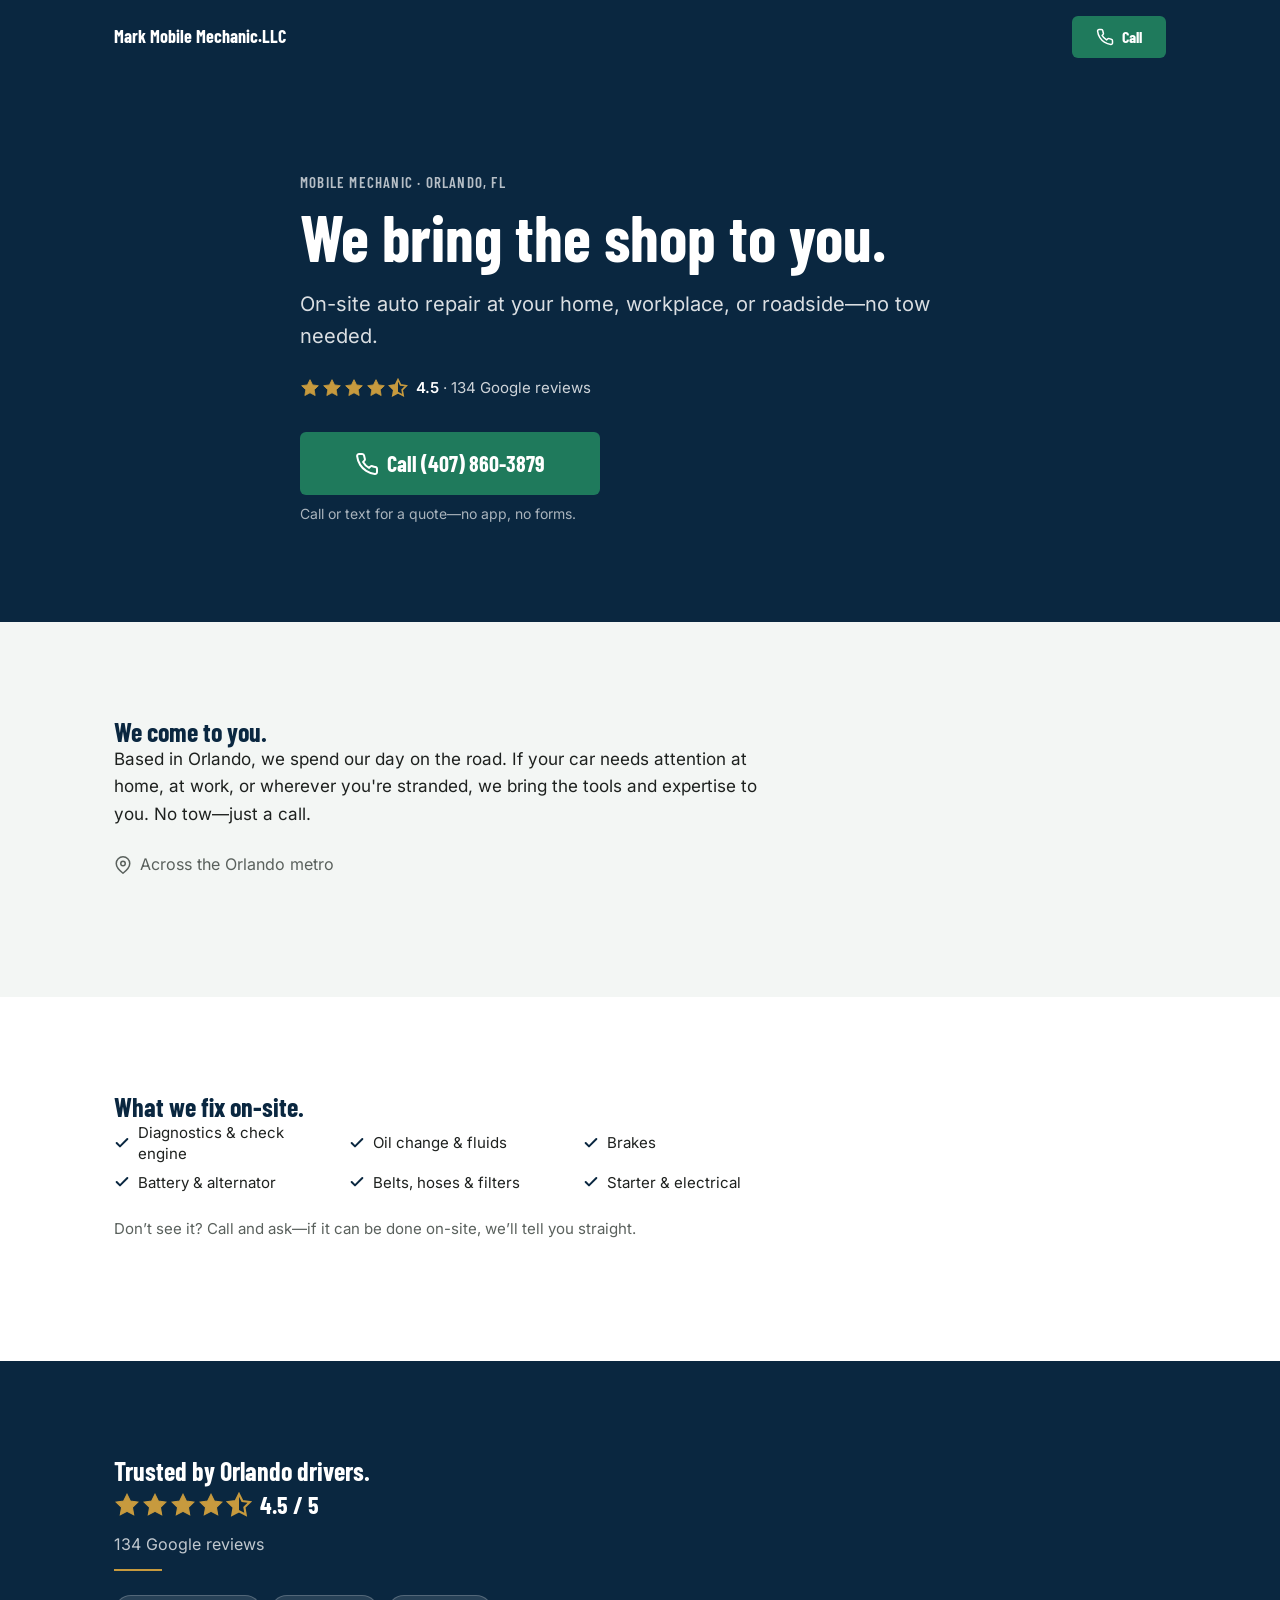
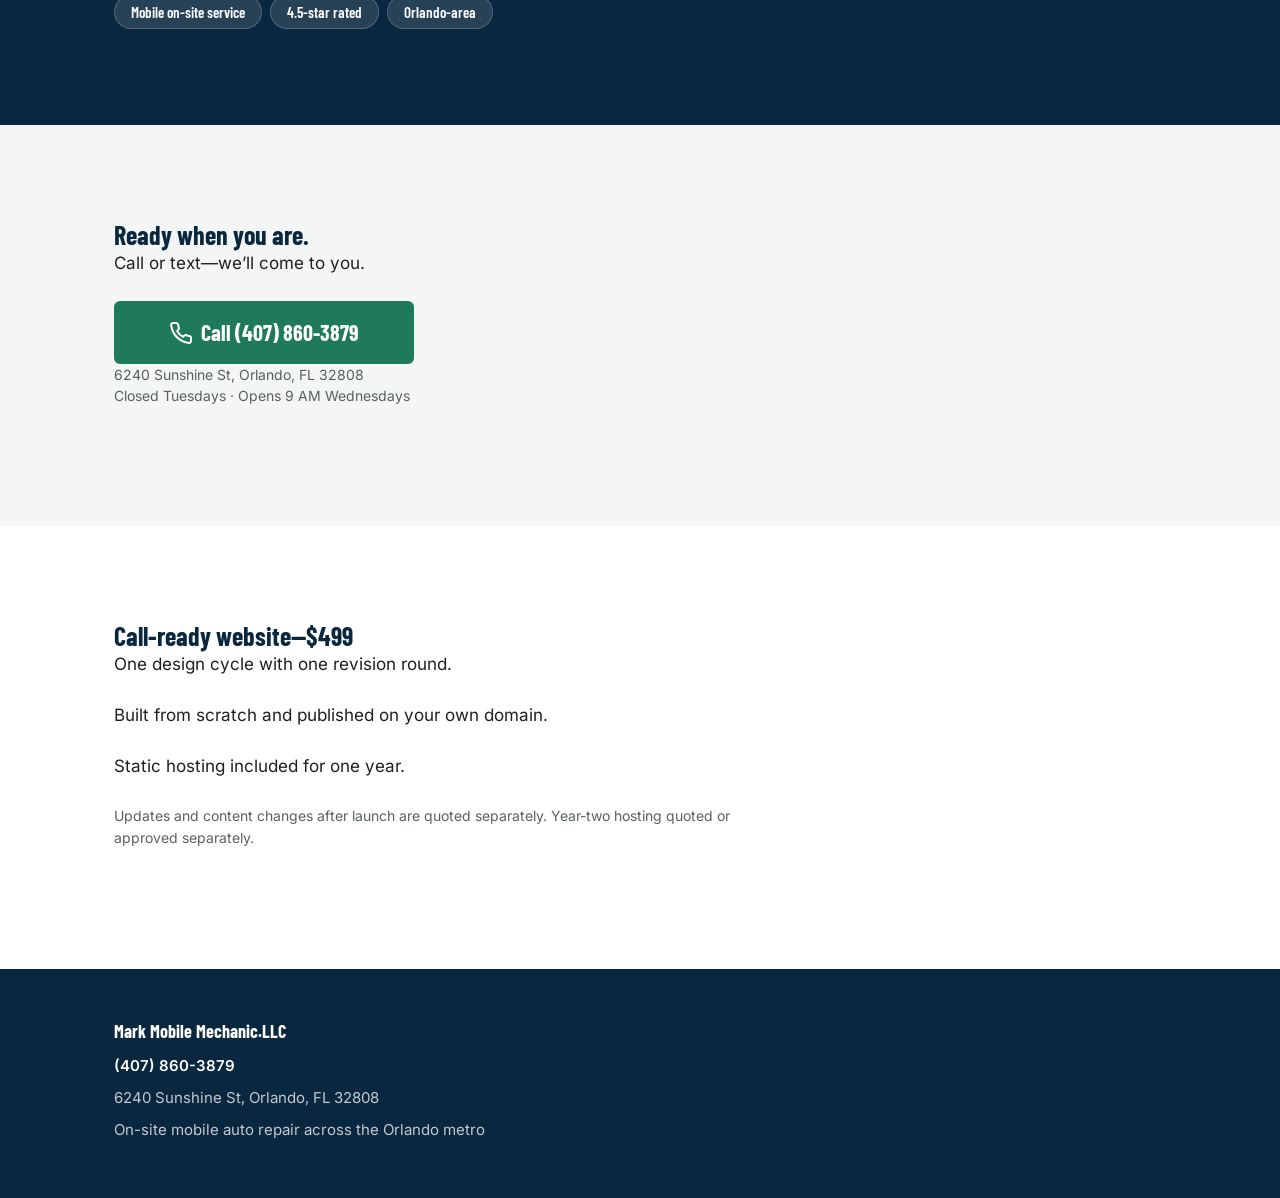
==== .hermes/profiles/sales-sprint/workspace/mobile-mechanics-test/mark-mobile-mechanic/landing-page-preview/index.html @ 739e9a5c "fix: address 7 reviewer defects on mark mobile mechanic landing page 1. service check icons: stroke " ====
<!DOCTYPE html>
<html lang="en">
<head>
  <meta charset="UTF-8">
  <meta name="viewport" content="width=device-width, initial-scale=1.0">
  <meta name="description" content="Mark Mobile Mechanic.LLC — Orlando mobile auto repair. On-site service at your home or workplace. Call (407) 860-3879.">
  <title>Mark Mobile Mechanic.LLC | Orlando Mobile Auto Repair</title>
  <link rel="canonical" href="https://www.markmobilemechanic.com/">
  <meta property="og:title" content="Mark Mobile Mechanic.LLC | Orlando Mobile Auto Repair">
  <meta property="og:description" content="Mark Mobile Mechanic.LLC — Orlando mobile auto repair. On-site service at your home or workplace. Call (407) 860-3879.">
  <meta property="og:url" content="https://www.markmobilemechanic.com/">
  <meta property="og:type" content="website">
  <meta property="og:site_name" content="Mark Mobile Mechanic.LLC">
  <meta name="twitter:card" content="summary">
  <meta name="twitter:title" content="Mark Mobile Mechanic.LLC | Orlando Mobile Auto Repair">
  <meta name="twitter:description" content="Mark Mobile Mechanic.LLC — Orlando mobile auto repair. On-site service at your home or workplace. Call (407) 860-3879.">
  <script type="application/ld+json">
  {
    "@context": "https://schema.org",
    "@type": "LocalBusiness",
    "name": "Mark Mobile Mechanic.LLC",
    "image": "",
    "telephone": "(407) 860-3879",
    "email": "",
    "address": {
      "@type": "PostalAddress",
      "streetAddress": "6240 Sunshine St",
      "addressLocality": "Orlando",
      "addressRegion": "FL",
      "postalCode": "32808",
      "addressCountry": "US"
    },
    "areaServed": ["Orlando", "Orlando metro area"],
    "priceRange": "$$",
    "openingHoursSpecification": [
      {
        "@type": "OpeningHoursSpecification",
        "dayOfWeek": ["Monday"],
        "opens": "09:00",
        "closes": "18:00"
      },
      {
        "@type": "OpeningHoursSpecification",
        "dayOfWeek": ["Wednesday", "Thursday", "Friday"],
        "opens": "09:00",
        "closes": "18:00"
      }
    ],
    "aggregateRating": {
      "@type": "AggregateRating",
      "ratingValue": "4.5",
      "reviewCount": "134",
      "bestRating": "5",
      "worstRating": "1"
    }
  }
  </script>
  <link rel="icon" type="image/svg+xml" href="favicon.svg">
  <link rel="stylesheet" href="css/style.css">
</head>
<body>

<!-- ============================================================
     S1. STICKY HEADER
     ============================================================ -->
<header class="site-header">
  <div class="container header-inner">
    <span class="brand">Mark Mobile Mechanic.LLC</span>
    <a href="tel:+14078603879" class="header-call-btn" aria-label="Call Mark Mobile Mechanic at 407-860-3879">
      <svg class="icon icon-phone" width="18" height="18" viewBox="0 0 24 24" fill="none" stroke="currentColor" stroke-width="2" stroke-linecap="round" stroke-linejoin="round" aria-hidden="true"><path d="M22 16.92v3a2 2 0 0 1-2.18 2 19.79 19.79 0 0 1-8.63-3.07 19.5 19.5 0 0 1-6-6 19.79 19.79 0 0 1-3.07-8.67A2 2 0 0 1 4.11 2h3a2 2 0 0 1 2 1.72 12.84 12.84 0 0 0 .7 2.81 2 2 0 0 1-.45 2.11L8.09 9.91a16 16 0 0 0 6 6l1.27-1.27a2 2 0 0 1 2.11-.45 12.84 12.84 0 0 0 2.81.7A2 2 0 0 1 22 16.92z"/></svg>
      Call
    </a>
  </div>
</header>

<!-- ============================================================
     S2. HERO
     ============================================================ -->
<section class="hero" aria-label="Call to action">
  <div class="container hero-inner">
    <p class="hero-eyebrow">Mobile mechanic &middot; Orlando, FL</p>
    <h1 class="hero-headline">We bring the shop to you.</h1>
    <p class="hero-context">On-site auto repair at your home, workplace, or roadside&mdash;no tow needed.</p>
    <div class="hero-rating">
      <span class="stars" aria-hidden="true">
        <svg class="icon icon-star" width="20" height="20" viewBox="0 0 24 24" fill="#c79a3e" stroke="#c79a3e" stroke-width="1" aria-hidden="true"><polygon points="12 2 15.09 8.26 22 9.27 17 14.14 18.18 21.02 12 17.77 5.82 21.02 7 14.14 2 9.27 8.91 8.26 12 2"/></svg>
        <svg class="icon icon-star" width="20" height="20" viewBox="0 0 24 24" fill="#c79a3e" stroke="#c79a3e" stroke-width="1" aria-hidden="true"><polygon points="12 2 15.09 8.26 22 9.27 17 14.14 18.18 21.02 12 17.77 5.82 21.02 7 14.14 2 9.27 8.91 8.26 12 2"/></svg>
        <svg class="icon icon-star" width="20" height="20" viewBox="0 0 24 24" fill="#c79a3e" stroke="#c79a3e" stroke-width="1" aria-hidden="true"><polygon points="12 2 15.09 8.26 22 9.27 17 14.14 18.18 21.02 12 17.77 5.82 21.02 7 14.14 2 9.27 8.91 8.26 12 2"/></svg>
        <svg class="icon icon-star" width="20" height="20" viewBox="0 0 24 24" fill="#c79a3e" stroke="#c79a3e" stroke-width="1" aria-hidden="true"><polygon points="12 2 15.09 8.26 22 9.27 17 14.14 18.18 21.02 12 17.77 5.82 21.02 7 14.14 2 9.27 8.91 8.26 12 2"/></svg>
        <svg class="icon icon-star" width="20" height="20" viewBox="0 0 24 24" aria-hidden="true"><defs><linearGradient id="half"><stop offset="50%" stop-color="#c79a3e"/><stop offset="50%" stop-color="transparent"/></linearGradient></defs><polygon points="12 2 15.09 8.26 22 9.27 17 14.14 18.18 21.02 12 17.77 5.82 21.02 7 14.14 2 9.27 8.91 8.26 12 2" fill="url(#half)" stroke="#c79a3e" stroke-width="2"/></svg>
      </span>
      <span class="rating-text"><strong>4.5</strong> &middot; 134 Google reviews</span>
    </div>
    <a href="tel:+14078603879" class="btn btn--cta">
      <svg class="icon icon-phone" width="24" height="24" viewBox="0 0 24 24" fill="none" stroke="currentColor" stroke-width="2" stroke-linecap="round" stroke-linejoin="round" aria-hidden="true"><path d="M22 16.92v3a2 2 0 0 1-2.18 2 19.79 19.79 0 0 1-8.63-3.07 19.5 19.5 0 0 1-6-6 19.79 19.79 0 0 1-3.07-8.67A2 2 0 0 1 4.11 2h3a2 2 0 0 1 2 1.72 12.84 12.84 0 0 0 .7 2.81 2 2 0 0 1-.45 2.11L8.09 9.91a16 16 0 0 0 6 6l1.27-1.27a2 2 0 0 1 2.11-.45 12.84 12.84 0 0 0 2.81.7A2 2 0 0 1 22 16.92z"/></svg>
      Call (407) 860-3879
    </a>
    <p class="hero-cta-note">Call or text for a quote&mdash;no app, no forms.</p>
  </div>
</section>

<!-- ============================================================
     S3. WE COME TO YOU
     ============================================================ -->
<section class="section section--paper" aria-labelledby="s3-heading">
  <div class="container">
    <h2 id="s3-heading">We come to you.</h2>
    <p>Based in Orlando, we spend our day on the road. If your car needs attention at home, at work, or wherever you're stranded, we bring the tools and expertise to you. No tow&mdash;just a call.</p>
    <p class="with-icon">
      <svg class="icon icon-pin" width="18" height="18" viewBox="0 0 24 24" fill="none" stroke="currentColor" stroke-width="2" stroke-linecap="round" stroke-linejoin="round" aria-hidden="true"><path d="M21 10c0 6-9 13-9 13S3 16 3 10a9 9 0 0 1 18 0z"/><circle cx="12" cy="10" r="3"/></svg>
      Across the Orlando metro
    </p>
  </div>
</section>

<!-- ============================================================
     S4. SERVICES
     ============================================================ -->
<section class="section section--white" aria-labelledby="s4-heading">
  <div class="container">
    <h2 id="s4-heading">What we fix on-site.</h2>
    <ul class="services-list">
      <li>
        <svg class="icon icon-check" width="16" height="16" viewBox="0 0 24 24" fill="none" stroke="#0a2740" stroke-width="3" stroke-linecap="round" stroke-linejoin="round" aria-hidden="true"><polyline points="20 6 9 17 4 12"/></svg>
        Diagnostics &amp; check engine
      </li>
      <li>
        <svg class="icon icon-check" width="16" height="16" viewBox="0 0 24 24" fill="none" stroke="#0a2740" stroke-width="3" stroke-linecap="round" stroke-linejoin="round" aria-hidden="true"><polyline points="20 6 9 17 4 12"/></svg>
        Oil change &amp; fluids
      </li>
      <li>
        <svg class="icon icon-check" width="16" height="16" viewBox="0 0 24 24" fill="none" stroke="#0a2740" stroke-width="3" stroke-linecap="round" stroke-linejoin="round" aria-hidden="true"><polyline points="20 6 9 17 4 12"/></svg>
        Brakes
      </li>
      <li>
        <svg class="icon icon-check" width="16" height="16" viewBox="0 0 24 24" fill="none" stroke="#0a2740" stroke-width="3" stroke-linecap="round" stroke-linejoin="round" aria-hidden="true"><polyline points="20 6 9 17 4 12"/></svg>
        Battery &amp; alternator
      </li>
      <li>
        <svg class="icon icon-check" width="16" height="16" viewBox="0 0 24 24" fill="none" stroke="#0a2740" stroke-width="3" stroke-linecap="round" stroke-linejoin="round" aria-hidden="true"><polyline points="20 6 9 17 4 12"/></svg>
        Belts, hoses &amp; filters
      </li>
      <li>
        <svg class="icon icon-check" width="16" height="16" viewBox="0 0 24 24" fill="none" stroke="#0a2740" stroke-width="3" stroke-linecap="round" stroke-linejoin="round" aria-hidden="true"><polyline points="20 6 9 17 4 12"/></svg>
        Starter &amp; electrical
      </li>
    </ul>
    <p class="services-closing">Don&rsquo;t see it? Call and ask&mdash;if it can be done on-site, we&rsquo;ll tell you straight.</p>
  </div>
</section>

<!-- ============================================================
     S5. REVIEWS / TRUST (navy band)
     ============================================================ -->
<section class="section section--navy" aria-labelledby="s5-heading">
  <div class="container">
    <h2 id="s5-heading">Trusted by Orlando drivers.</h2>
    <div class="trust-rating">
      <span class="stars" aria-hidden="true">
        <svg class="icon icon-star" width="26" height="26" viewBox="0 0 24 24" fill="#c79a3e" stroke="#c79a3e" stroke-width="1" aria-hidden="true"><polygon points="12 2 15.09 8.26 22 9.27 17 14.14 18.18 21.02 12 17.77 5.82 21.02 7 14.14 2 9.27 8.91 8.26 12 2"/></svg>
        <svg class="icon icon-star" width="26" height="26" viewBox="0 0 24 24" fill="#c79a3e" stroke="#c79a3e" stroke-width="1" aria-hidden="true"><polygon points="12 2 15.09 8.26 22 9.27 17 14.14 18.18 21.02 12 17.77 5.82 21.02 7 14.14 2 9.27 8.91 8.26 12 2"/></svg>
        <svg class="icon icon-star" width="26" height="26" viewBox="0 0 24 24" fill="#c79a3e" stroke="#c79a3e" stroke-width="1" aria-hidden="true"><polygon points="12 2 15.09 8.26 22 9.27 17 14.14 18.18 21.02 12 17.77 5.82 21.02 7 14.14 2 9.27 8.91 8.26 12 2"/></svg>
        <svg class="icon icon-star" width="26" height="26" viewBox="0 0 24 24" fill="#c79a3e" stroke="#c79a3e" stroke-width="1" aria-hidden="true"><polygon points="12 2 15.09 8.26 22 9.27 17 14.14 18.18 21.02 12 17.77 5.82 21.02 7 14.14 2 9.27 8.91 8.26 12 2"/></svg>
        <svg class="icon icon-star" width="26" height="26" viewBox="0 0 24 24" aria-hidden="true"><defs><linearGradient id="half2"><stop offset="50%" stop-color="#c79a3e"/><stop offset="50%" stop-color="transparent"/></linearGradient></defs><polygon points="12 2 15.09 8.26 22 9.27 17 14.14 18.18 21.02 12 17.77 5.82 21.02 7 14.14 2 9.27 8.91 8.26 12 2" fill="url(#half2)" stroke="#c79a3e" stroke-width="2"/></svg>
      </span>
      <span class="rating-score"><strong>4.5</strong> / 5</span>
      <span class="rating-count">134 Google reviews</span>
    </div>
    <div class="theme-chips">
      <span class="chip">Mobile on-site service</span>
      <span class="chip">4.5-star rated</span>
      <span class="chip">Orlando-area</span>
    </div>
  </div>
</section>

<!-- ============================================================
     S6. CONTACT
     ============================================================ -->
<section class="section section--paper" aria-labelledby="s6-heading">
  <div class="container contact-close">
    <h2 id="s6-heading">Ready when you are.</h2>
    <p>Call or text&mdash;we&rsquo;ll come to you.</p>
    <a href="tel:+14078603879" class="btn btn--cta">
      <svg class="icon icon-phone" width="24" height="24" viewBox="0 0 24 24" fill="none" stroke="currentColor" stroke-width="2" stroke-linecap="round" stroke-linejoin="round" aria-hidden="true"><path d="M22 16.92v3a2 2 0 0 1-2.18 2 19.79 19.79 0 0 1-8.63-3.07 19.5 19.5 0 0 1-6-6 19.79 19.79 0 0 1-3.07-8.67A2 2 0 0 1 4.11 2h3a2 2 0 0 1 2 1.72 12.84 12.84 0 0 0 .7 2.81 2 2 0 0 1-.45 2.11L8.09 9.91a16 16 0 0 0 6 6l1.27-1.27a2 2 0 0 1 2.11-.45 12.84 12.84 0 0 0 2.81.7A2 2 0 0 1 22 16.92z"/></svg>
      Call (407) 860-3879
    </a>
    <p class="contact-meta">6240 Sunshine St, Orlando, FL 32808<br>
    Closed Tuesdays &middot; Opens 9 AM Wednesdays</p>
  </div>
</section>

<!-- ============================================================
     S7. OFFER BLOCK — Call-Ready Website $499
     ============================================================ -->
<section class="section section--white" aria-labelledby="s7-heading">
  <div class="container offer-block">
    <h2 id="s7-heading">Call-ready website&mdash;$499</h2>
    <p>One design cycle with one revision round.</p>
    <p>Built from scratch and published on your own domain.</p>
    <p>Static hosting included for one year.</p>
    <p class="offer-boundary">Updates and content changes after launch are quoted separately. Year-two hosting quoted or approved separately.</p>
  </div>
</section>

<!-- ============================================================
     FOOTER
     ============================================================ -->
<footer class="site-footer">
  <div class="container footer-inner">
    <p class="footer-brand">Mark Mobile Mechanic.LLC</p>
    <p><a href="tel:+14078603879">(407) 860-3879</a></p>
    <p>6240 Sunshine St, Orlando, FL 32808</p>
    <p>On-site mobile auto repair across the Orlando metro</p>
    <!-- Footer credit omitted pending Reknown approval -->
  </div>
</footer>

<!-- ============================================================
     MOBILE BOTTOM CALL BAR (<768px only)
     ============================================================ -->
<div class="mobile-call-bar" aria-label="Call us">
  <a href="tel:+14078603879" class="mobile-call-link">
    <svg class="icon icon-phone" width="20" height="20" viewBox="0 0 24 24" fill="none" stroke="currentColor" stroke-width="2" stroke-linecap="round" stroke-linejoin="round" aria-hidden="true"><path d="M22 16.92v3a2 2 0 0 1-2.18 2 19.79 19.79 0 0 1-8.63-3.07 19.5 19.5 0 0 1-6-6 19.79 19.79 0 0 1-3.07-8.67A2 2 0 0 1 4.11 2h3a2 2 0 0 1 2 1.72 12.84 12.84 0 0 0 .7 2.81 2 2 0 0 1-.45 2.11L8.09 9.91a16 16 0 0 0 6 6l1.27-1.27a2 2 0 0 1 2.11-.45 12.84 12.84 0 0 0 2.81.7A2 2 0 0 1 22 16.92z"/></svg>
    Call (407) 860-3879
  </a>
</div>

<!--
  JavaScript: IntersectionObserver for mobile call bar reveal.
  Vanilla JS, no dependencies, progressive enhancement.
  All interactive elements are native <a> anchors with tel: protocol.
  No third-party scripts, no analytics, no tracking.
-->
<script src="js/main.js" defer></script>
</body>
</html>
---- .hermes/profiles/sales-sprint/workspace/mobile-mechanics-test/mark-mobile-mechanic/landing-page-preview/css/style.css ----
/* ===========================================================
   Mark Mobile Mechanic.LLC — Landing Page Preview
   Redesigned per designer spec (2026-09-01)
   ===========================================================
   Palette: navy #0a2740, green #1f7a5c (CTA only),
            gold #c79a3e (accent only), paper #f3f6f4
   Fonts: Barlow Condensed (headings) + Inter (body)
          Self-hosted, subsetted WOFF2 with font-display: swap
   Mobile-first, business-first, accessible
   =========================================================== */

/* --- Self-hosted Fonts --- */
@font-face {
  font-family: 'Barlow Condensed';
  font-style: normal;
  font-weight: 600;
  src: url('../assets/fonts/barlow-condensed-600.woff2') format('woff2');
  font-display: swap;
}
@font-face {
  font-family: 'Barlow Condensed';
  font-style: normal;
  font-weight: 700;
  src: url('../assets/fonts/barlow-condensed-700.woff2') format('woff2');
  font-display: swap;
}
@font-face {
  font-family: 'Inter';
  font-style: normal;
  font-weight: 400 600;
  src: url('../assets/fonts/inter.woff2') format('woff2-variations');
  font-display: swap;
}

/* --- Custom Properties (Design Tokens) --- */
:root {
  --color-navy:       #0a2740;
  --color-green:      #1f7a5c;
  --color-gold:       #c79a3e;
  --color-paper:      #f3f6f4;
  --color-white:      #ffffff;
  --color-ink:        #1e211f;
  --color-muted:      #5a615d;

  /* Only TWO font families — no serif, no Arial */
  --font-heading:     'Barlow Condensed', sans-serif;
  --font-body:        'Inter', system-ui, sans-serif;

  /* Spacing scale ×4: 4/8/16/24/32/48/64/96 */
  --space-1:          0.25rem;   /*  4px */
  --space-2:          0.5rem;    /*  8px */
  --space-3:          1rem;      /* 16px */
  --space-4:          1.5rem;    /* 24px */
  --space-5:          2rem;      /* 32px */
  --space-6:          3rem;      /* 48px */
  --space-7:          4rem;      /* 64px */
  --space-8:          6rem;      /* 96px */

  --radius:           6px;
  --max-width:        1100px;
  --content-max:      680px;
}

/* --- Reset & Base --- */
*, *::before, *::after { box-sizing: border-box; margin: 0; padding: 0; }

html {
  font-size: 100%;
  -webkit-text-size-adjust: 100%;
  /* scroll-behavior: smooth omitted for prefers-reduced-motion compatibility */
}

body {
  font-family: var(--font-body);
  font-size: 1.0625rem; /* 17px base */
  line-height: 1.6;
  color: var(--color-ink);
  background: var(--color-paper);
  /* Bottom padding to account for fixed mobile call bar */
  padding-bottom: 4rem;
}

img {
  max-width: 100%;
  height: auto;
  display: block;
}

a { color: var(--color-green); text-decoration: none; }
a:hover { text-decoration: underline; }

/* --- Utility --- */
.container {
  width: 100%;
  max-width: var(--max-width);
  margin: 0 auto;
  padding: 0 var(--space-4);
}

.sr-only {
  position: absolute;
  width: 1px;
  height: 1px;
  padding: 0;
  margin: -1px;
  overflow: hidden;
  clip: rect(0, 0, 0, 0);
  white-space: nowrap;
  border: 0;
}

/* --- Typography --- */
h1, h2, h3 {
  font-family: var(--font-heading);
  font-weight: 700;
  line-height: 1.1;
  color: var(--color-navy);
}

h1 { font-size: 2.75rem; }   /* 44px mobile */
h2 { font-size: 1.625rem; }  /* 26px */
h3 { font-size: 1.3125rem; } /* 21px */

p { margin-bottom: var(--space-4); }

/* Left-aligned paragraphs always — no centered text */
p, h1, h2, h3 { text-align: left; }

/* --- SVG Icon base --- */
.icon {
  flex-shrink: 0;
  vertical-align: middle;
}

/* --- Section backgrounds --- */
.section {
  padding: var(--space-7) 0; /* 64px mobile */
}

.section--white { background: var(--color-white); }
.section--paper { background: var(--color-paper); }
.section--navy {
  background: var(--color-navy);
  color: var(--color-white);
}

.section--navy h2 { color: var(--color-white); }

/* Constrain content to readable measure */
.section .container > p,
.section .container > h1,
.section .container > h2,
.section .container > h3 {
  max-width: var(--content-max);
}

/* ============================================================
   S1. STICKY HEADER
   ============================================================ */
.site-header {
  position: sticky;
  top: 0;
  z-index: 100;
  background: var(--color-navy);
  padding: var(--space-3) 0;
}

.header-inner {
  display: flex;
  align-items: center;
  justify-content: space-between;
  gap: var(--space-3);
}

.brand {
  font-family: var(--font-heading);
  font-weight: 700;
  font-size: 1rem;
  color: var(--color-white);
  white-space: nowrap;
  overflow: hidden;
  text-overflow: ellipsis;
}

.header-call-btn {
  display: inline-flex;
  align-items: center;
  gap: var(--space-2);
  font-family: var(--font-heading);
  font-weight: 700;
  font-size: 0.9375rem;
  color: var(--color-white);
  background: var(--color-green);
  padding: var(--space-2) var(--space-3);
  border-radius: var(--radius);
  white-space: nowrap;
  text-decoration: none;
  transition: background 200ms ease;
}

.header-call-btn:hover {
  background: #166a4b;
  text-decoration: none;
}

/* ============================================================
   S2. HERO
   ============================================================ */
.hero {
  background: var(--color-navy);
  padding: var(--space-7) 0 var(--space-6);
}

.hero-inner {
  max-width: var(--content-max);
  margin: 0 auto;
  padding: 0 var(--space-4);
}

.hero-eyebrow {
  font-family: var(--font-heading);
  font-weight: 600;
  font-size: 0.9375rem;
  text-transform: uppercase;
  letter-spacing: 0.08em;
  color: rgba(255,255,255,0.7);
  margin-bottom: var(--space-2);
}

.hero-headline {
  color: var(--color-white);
  font-size: 2.75rem;   /* 44px mobile */
  margin-bottom: var(--space-3);
}

.hero-context {
  font-size: 1.125rem;
  color: rgba(255,255,255,0.85);
  margin-bottom: var(--space-4);
  max-width: 34em;
}

.hero-rating {
  display: flex;
  align-items: center;
  gap: var(--space-2);
  margin-bottom: var(--space-5);
}

.hero-rating .stars {
  display: flex;
  gap: 2px;
}

.rating-text {
  font-size: 0.9375rem;
  color: rgba(255,255,255,0.8);
}

.rating-text strong {
  color: var(--color-white);
  font-weight: 600;
}

/* --- Primary CTA (shared between hero and contact) --- */
.btn--cta {
  display: inline-flex;
  align-items: center;
  justify-content: center;
  gap: var(--space-2);
  font-family: var(--font-heading);
  font-weight: 700;
  font-size: 1.25rem;
  color: var(--color-white);
  background: var(--color-green);
  padding: 0.875rem 2rem;
  width: 100%;
  min-height: 56px;
  border-radius: var(--radius);
  border: none;
  cursor: pointer;
  text-decoration: none;
  transition: background 200ms ease;
}

.btn--cta:hover {
  background: #166a4b;
  text-decoration: none;
}

.btn--cta:active {
  transform: scale(0.97);
}

.hero-cta-note {
  font-size: 0.875rem;
  color: rgba(255,255,255,0.65);
  margin-top: var(--space-2);
  margin-bottom: 0;
}

/* ============================================================
   S3. WE COME TO YOU
   ============================================================ */
.with-icon {
  display: flex;
  align-items: center;
  gap: var(--space-2);
  color: var(--color-muted);
  font-size: 1rem;
}

/* ============================================================
   S4. SERVICES
   ============================================================ */
.services-list {
  list-style: none;
  display: grid;
  grid-template-columns: 1fr 1fr;
  gap: var(--space-2) var(--space-4);
  max-width: var(--content-max);
  margin-bottom: var(--space-4);
}

.services-list li {
  display: flex;
  align-items: center;
  gap: var(--space-2);
  font-size: 0.9375rem;
  line-height: 1.4;
  color: var(--color-ink);
}

.services-closing {
  color: var(--color-muted);
  font-size: 0.9375rem;
  max-width: var(--content-max);
}

.services-list .icon-check {
  min-width: 16px;
}

/* ============================================================
   S5. REVIEWS / TRUST (navy band)
   ============================================================ */
.trust-rating {
  display: flex;
  flex-wrap: wrap;
  align-items: center;
  gap: var(--space-2);
  margin-bottom: var(--space-4);
}

.trust-rating .stars {
  display: flex;
  gap: 2px;
}

.rating-score {
  font-size: 1.5rem;
  font-weight: 700;
  color: var(--color-white);
  font-family: var(--font-heading);
}

.rating-count {
  font-size: 1rem;
  color: rgba(255,255,255,0.75);
  width: 100%;
}

.theme-chips {
  display: flex;
  flex-wrap: wrap;
  gap: var(--space-2);
}

.chip {
  display: inline-block;
  font-family: var(--font-heading);
  font-weight: 600;
  font-size: 0.9375rem;
  color: var(--color-white);
  background: rgba(255,255,255,0.12);
  padding: var(--space-1) var(--space-3);
  border-radius: 999px;
  border: 1px solid rgba(255,255,255,0.2);
}

/* Gold hairline under rating */
.trust-rating::after {
  content: '';
  display: block;
  width: 3rem;
  height: 2px;
  background: var(--color-gold);
  margin-top: var(--space-1);
}

/* ============================================================
   S6. CONTACT
   ============================================================ */
.contact-close p {
  max-width: var(--content-max);
}

.contact-meta {
  font-size: 0.875rem;
  color: var(--color-muted);
  max-width: var(--content-max);
  line-height: 1.5;
}

/* ============================================================
   S7. OFFER BLOCK
   ============================================================ */
.offer-block p {
  max-width: var(--content-max);
}

.offer-boundary {
  font-size: 0.875rem;
  color: var(--color-muted);
}

/* ============================================================
   FOOTER
   ============================================================ */
.site-footer {
  background: var(--color-navy);
  color: rgba(255,255,255,0.75);
  padding: var(--space-6) 0;
  font-size: 0.9375rem;
}

.footer-inner p {
  margin-bottom: var(--space-2);
}

.footer-inner a {
  color: var(--color-white);
  font-weight: 600;
}

.footer-inner a:hover {
  text-decoration: underline;
}

.footer-brand {
  font-family: var(--font-heading);
  font-weight: 700;
  font-size: 1.125rem;
  color: var(--color-white);
  margin-bottom: var(--space-3);
}

.footer-credit {
  font-size: 0.8125rem;
  color: rgba(255,255,255,0.4);
  margin-top: var(--space-4);
  margin-bottom: 0;
}

/* ============================================================
   MOBILE BOTTOM CALL BAR (<768px only)
   ============================================================ */
.mobile-call-bar {
  display: none;
  position: fixed;
  bottom: 0;
  left: 0;
  right: 0;
  z-index: 200;
  background: var(--color-green);
}

.mobile-call-bar.is-visible {
  display: block;
}

.mobile-call-link {
  display: flex;
  align-items: center;
  justify-content: center;
  gap: var(--space-2);
  font-family: var(--font-heading);
  font-weight: 700;
  font-size: 1.125rem;
  color: var(--color-white);
  padding: 0.875rem var(--space-4);
  text-decoration: none;
  transition: background 200ms ease;
}

.mobile-call-link:hover {
  background: #166a4b;
  text-decoration: none;
}

/* Hide mobile call bar on desktop */
@media (min-width: 768px) {
  .mobile-call-bar { display: none; }
  body { padding-bottom: 0; }
}

/* ============================================================
   RESPONSIVE: DESKTOP (≥768px)
   ============================================================ */
@media (min-width: 768px) {
  :root {
    --space-7: 6rem;  /* 96px desktop section padding */
  }

  .header-inner {
    max-width: var(--max-width);
    margin: 0 auto;
    padding: 0 var(--space-4);
  }

  .hero {
    padding: var(--space-8) 0 var(--space-7);
  }

  .hero-headline {
    font-size: 3.5rem; /* ~56px desktop */
  }

  .hero-context {
    font-size: 1.25rem;
  }

  .btn--cta {
    width: auto;
    min-width: 300px;
    font-size: 1.375rem;
  }

  /* Services: three-column on desktop */
  .services-list {
    grid-template-columns: 1fr 1fr 1fr;
  }

  /* Header brand larger on desktop */
  .brand {
    font-size: 1.125rem;
  }

  .header-call-btn {
    font-size: 1rem;
    padding: var(--space-2) var(--space-4);
  }

  .hero-inner {
    padding: 0;
  }
}

/* ============================================================
   RESPONSIVE: LARGE DESKTOP (≥1100px)
   ============================================================ */
@media (min-width: 1100px) {
  .hero-headline {
    font-size: 4rem; /* 64px */
  }
}

/* ============================================================
   REDUCED MOTION
   ============================================================ */
@media (prefers-reduced-motion: reduce) {
  *, *::before, *::after {
    animation-duration: 0.01ms !important;
    animation-iteration-count: 1 !important;
    transition-duration: 0.01ms !important;
  }
}

/* ============================================================
   PRINT
   ============================================================ */
@media print {
  .site-header { position: static; }
  .mobile-call-bar { display: none; }
  body { padding-bottom: 0; }
}

/* ============================================================
   FOCUS STYLES
   ============================================================ */
a:focus-visible,
.btn--cta:focus-visible {
  outline: 2px solid var(--color-gold);
  outline-offset: 2px;
}
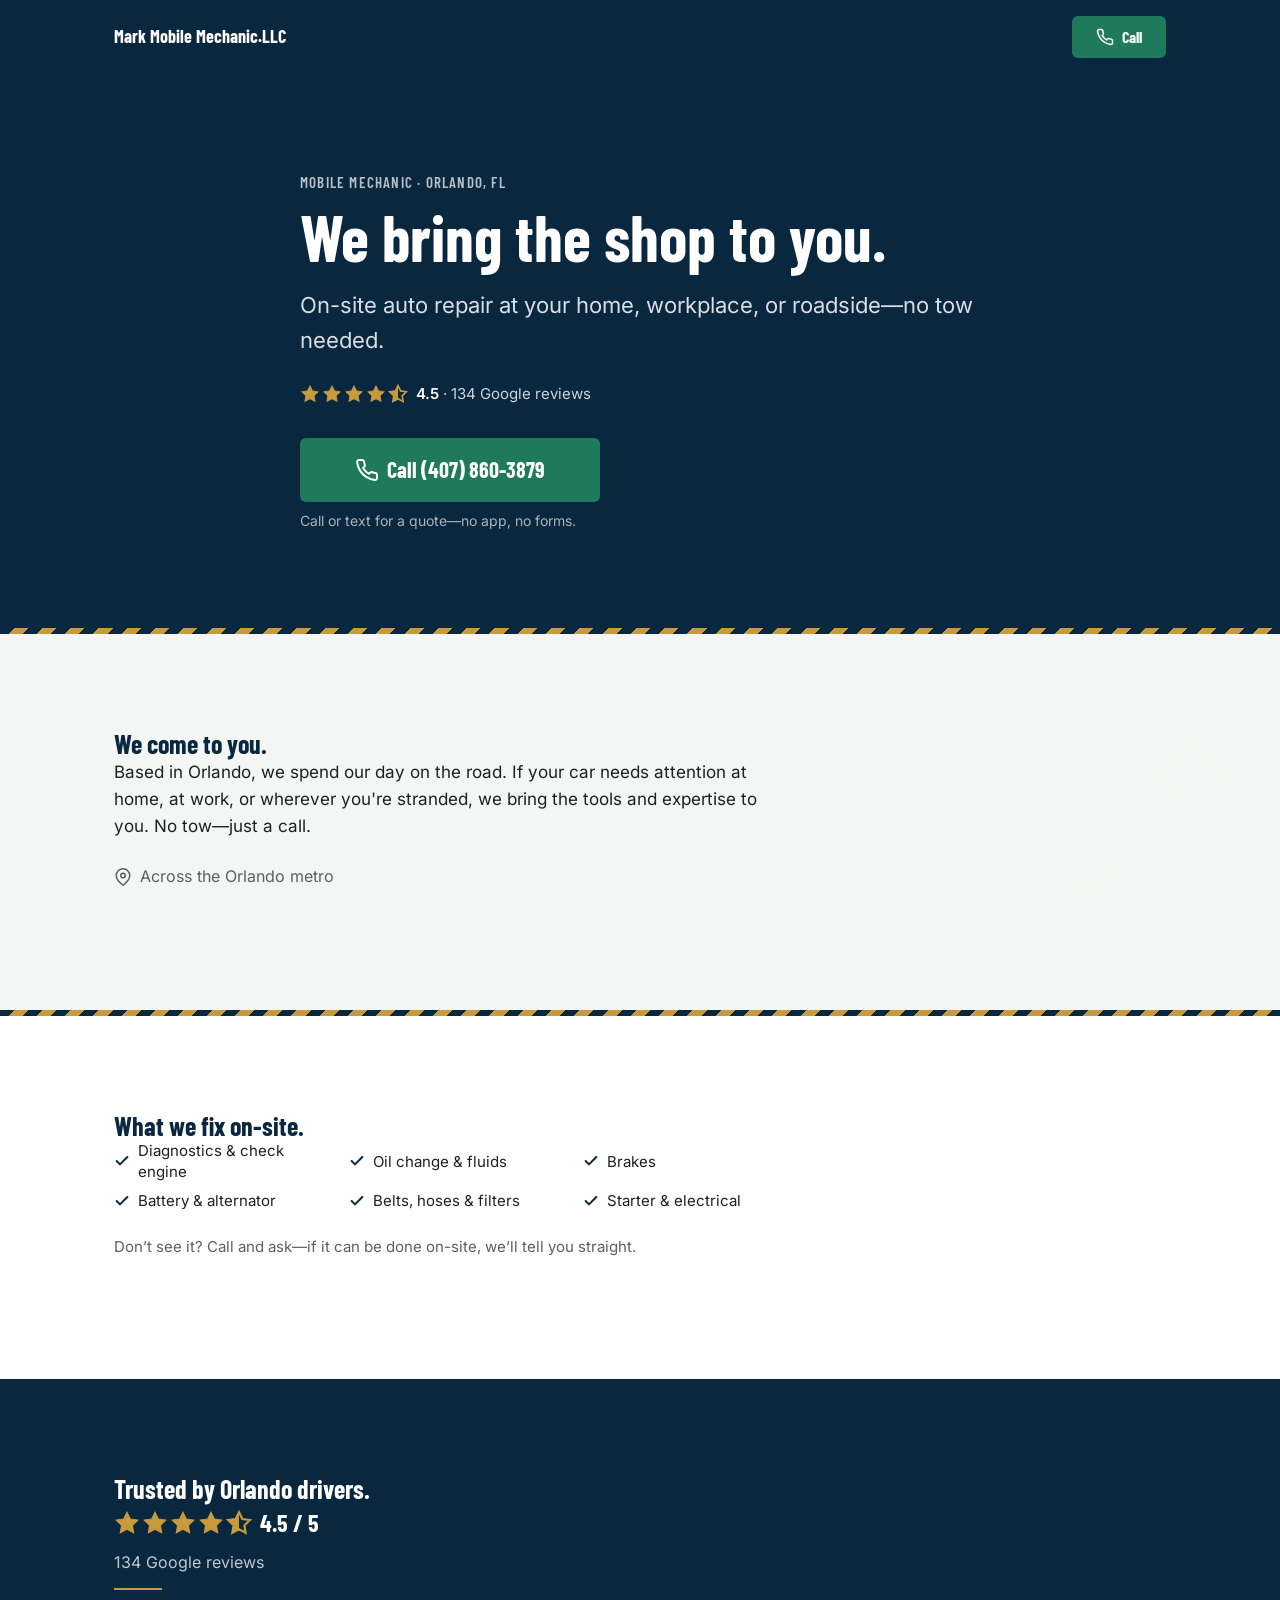
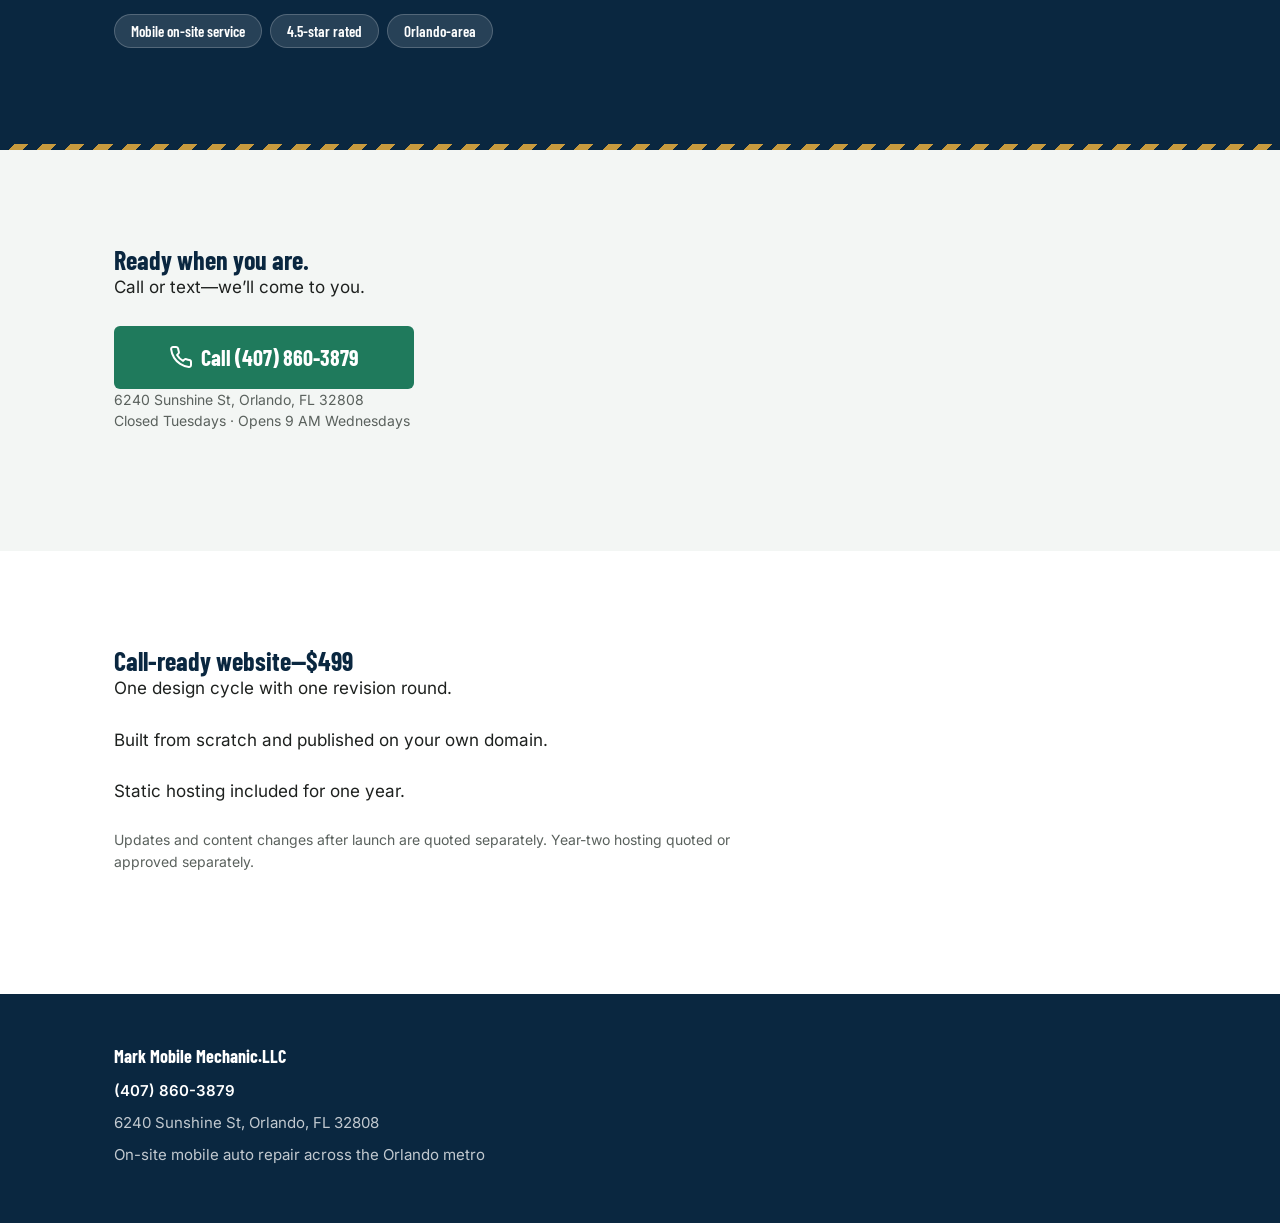
==== commit 488ec581: "fix round 2 defects + visual improvements - Scope .mobile-call-bar.is-visible to <768px only (fixes " ====
--- a/.hermes/profiles/sales-sprint/workspace/mobile-mechanics-test/mark-mobile-mechanic/landing-page-preview/index.html
+++ b/.hermes/profiles/sales-sprint/workspace/mobile-mechanics-test/mark-mobile-mechanic/landing-page-preview/index.html
@@ -32,20 +32,6 @@
     },
     "areaServed": ["Orlando", "Orlando metro area"],
     "priceRange": "$$",
-    "openingHoursSpecification": [
-      {
-        "@type": "OpeningHoursSpecification",
-        "dayOfWeek": ["Monday"],
-        "opens": "09:00",
-        "closes": "18:00"
-      },
-      {
-        "@type": "OpeningHoursSpecification",
-        "dayOfWeek": ["Wednesday", "Thursday", "Friday"],
-        "opens": "09:00",
-        "closes": "18:00"
-      }
-    ],
     "aggregateRating": {
       "@type": "AggregateRating",
       "ratingValue": "4.5",
@@ -78,6 +64,10 @@
      ============================================================ -->
 <section class="hero" aria-label="Call to action">
   <div class="container hero-inner">
+    <!-- Trade accent: subtle wrench icon -->
+    <svg class="hero-wrench" viewBox="0 0 24 24" fill="currentColor" aria-hidden="true">
+      <path d="M22.7 6.3l-4-4c-.8-.8-2-.8-2.8 0l-4.1 4.1c-.8.8-.8 2 0 2.8l.7.7-7.5 7.5c-.6-.4-1.3-.6-2.1-.6-2.2 0-4 1.8-4 4s1.8 4 4 4 4-1.8 4-4c0-.8-.2-1.5-.6-2.1l7.5-7.5.7.7c.8.8 2 .8 2.8 0l4.1-4.1c.7-.8.7-2 0-2.8zM5.7 19.7c-.6.6-1.4.9-2.1.9-.8 0-1.5-.3-2.1-.9s-.9-1.3-.9-2.1c0-.8.3-1.5.9-2.1.4-.4.9-.7 1.5-.8l2.9 2.9c-.1.6-.4 1.1-.8 1.5zm14.4-11.4l-2.8 2.8-3-3 2.8-2.8 3 3z"/>
+    </svg>
     <p class="hero-eyebrow">Mobile mechanic &middot; Orlando, FL</p>
     <h1 class="hero-headline">We bring the shop to you.</h1>
     <p class="hero-context">On-site auto repair at your home, workplace, or roadside&mdash;no tow needed.</p>
@@ -99,6 +89,8 @@
   </div>
 </section>
 
+<div class="section-divider" aria-hidden="true"></div>
+
 <!-- ============================================================
      S3. WE COME TO YOU
      ============================================================ -->
@@ -112,6 +104,8 @@
     </p>
   </div>
 </section>
+
+<div class="section-divider" aria-hidden="true"></div>
 
 <!-- ============================================================
      S4. SERVICES
@@ -174,6 +168,8 @@
   </div>
 </section>
 
+<div class="section-divider" aria-hidden="true"></div>
+
 <!-- ============================================================
      S6. CONTACT
      ============================================================ -->
--- a/.hermes/profiles/sales-sprint/workspace/mobile-mechanics-test/mark-mobile-mechanic/landing-page-preview/css/style.css
+++ b/.hermes/profiles/sales-sprint/workspace/mobile-mechanics-test/mark-mobile-mechanic/landing-page-preview/css/style.css
@@ -388,7 +388,34 @@
   border: 1px solid rgba(255,255,255,0.2);
 }
 
-/* Gold hairline under rating */
+/* Gold diagonal-stripe accent divider */
+.section-divider {
+  height: 6px;
+  background: repeating-linear-gradient(
+    135deg,
+    var(--color-navy) 0 10px,
+    var(--color-gold) 10px 20px
+  );
+}
+
+/* Trade accent: subtle wrench icon as background motif in hero */
+.hero-wrench {
+  position: absolute;
+  bottom: 0;
+  right: var(--space-4);
+  width: 120px;
+  height: 120px;
+  color: rgba(255,255,255,0.04);
+  pointer-events: none;
+}
+
+@media (min-width: 768px) {
+  .hero-wrench {
+    width: 180px;
+    height: 180px;
+    right: var(--space-5);
+  }
+}
 .trust-rating::after {
   content: '';
   display: block;
@@ -475,8 +502,12 @@
   background: var(--color-green);
 }
 
-.mobile-call-bar.is-visible {
-  display: block;
+/* Mobile call bar is-visible: scoped to <768px only so the class
+   doesn't override the desktop display:none at wider viewports */
+@media (max-width: 767px) {
+  .mobile-call-bar.is-visible {
+    display: block;
+  }
 }
 
 .mobile-call-link {
@@ -523,11 +554,11 @@
   }
 
   .hero-headline {
-    font-size: 3.5rem; /* ~56px desktop */
+    font-size: 4rem; /* 64px desktop */
   }
 
   .hero-context {
-    font-size: 1.25rem;
+    font-size: 1.375rem;
   }
 
   .btn--cta {
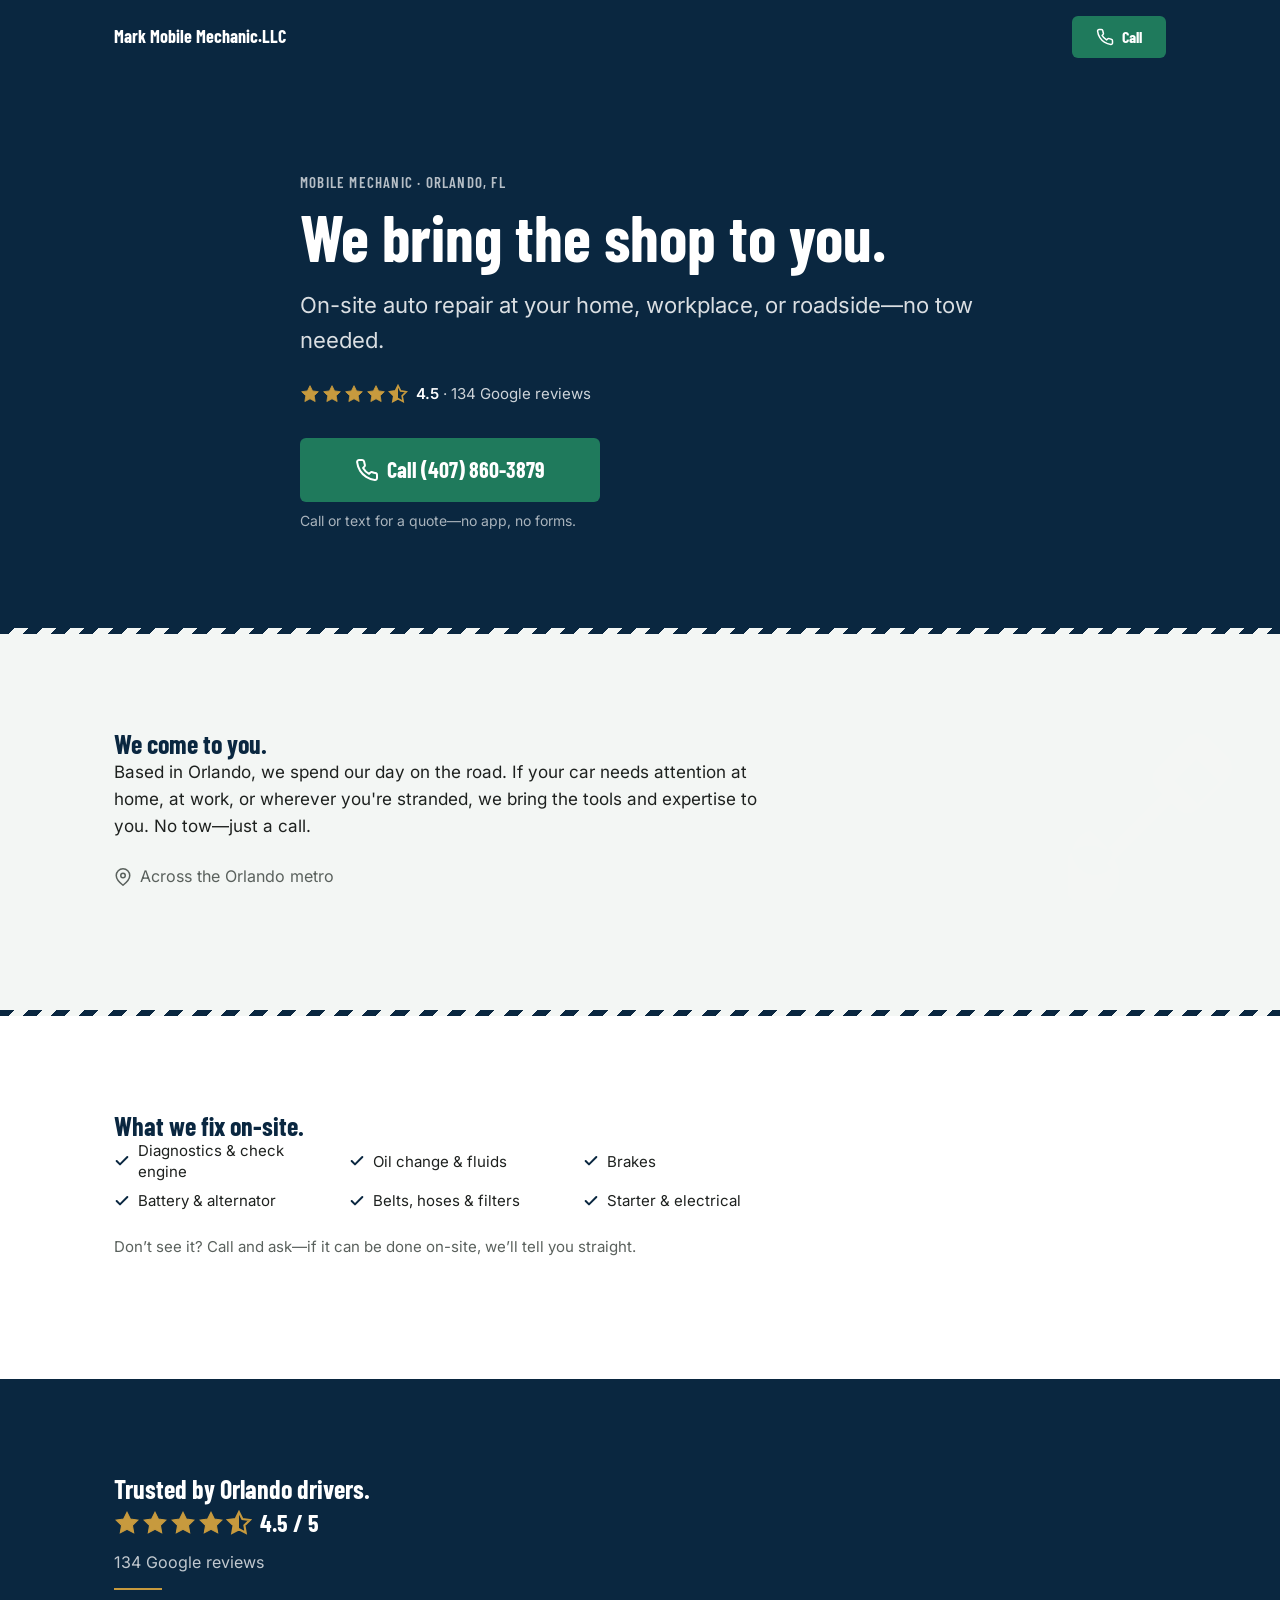
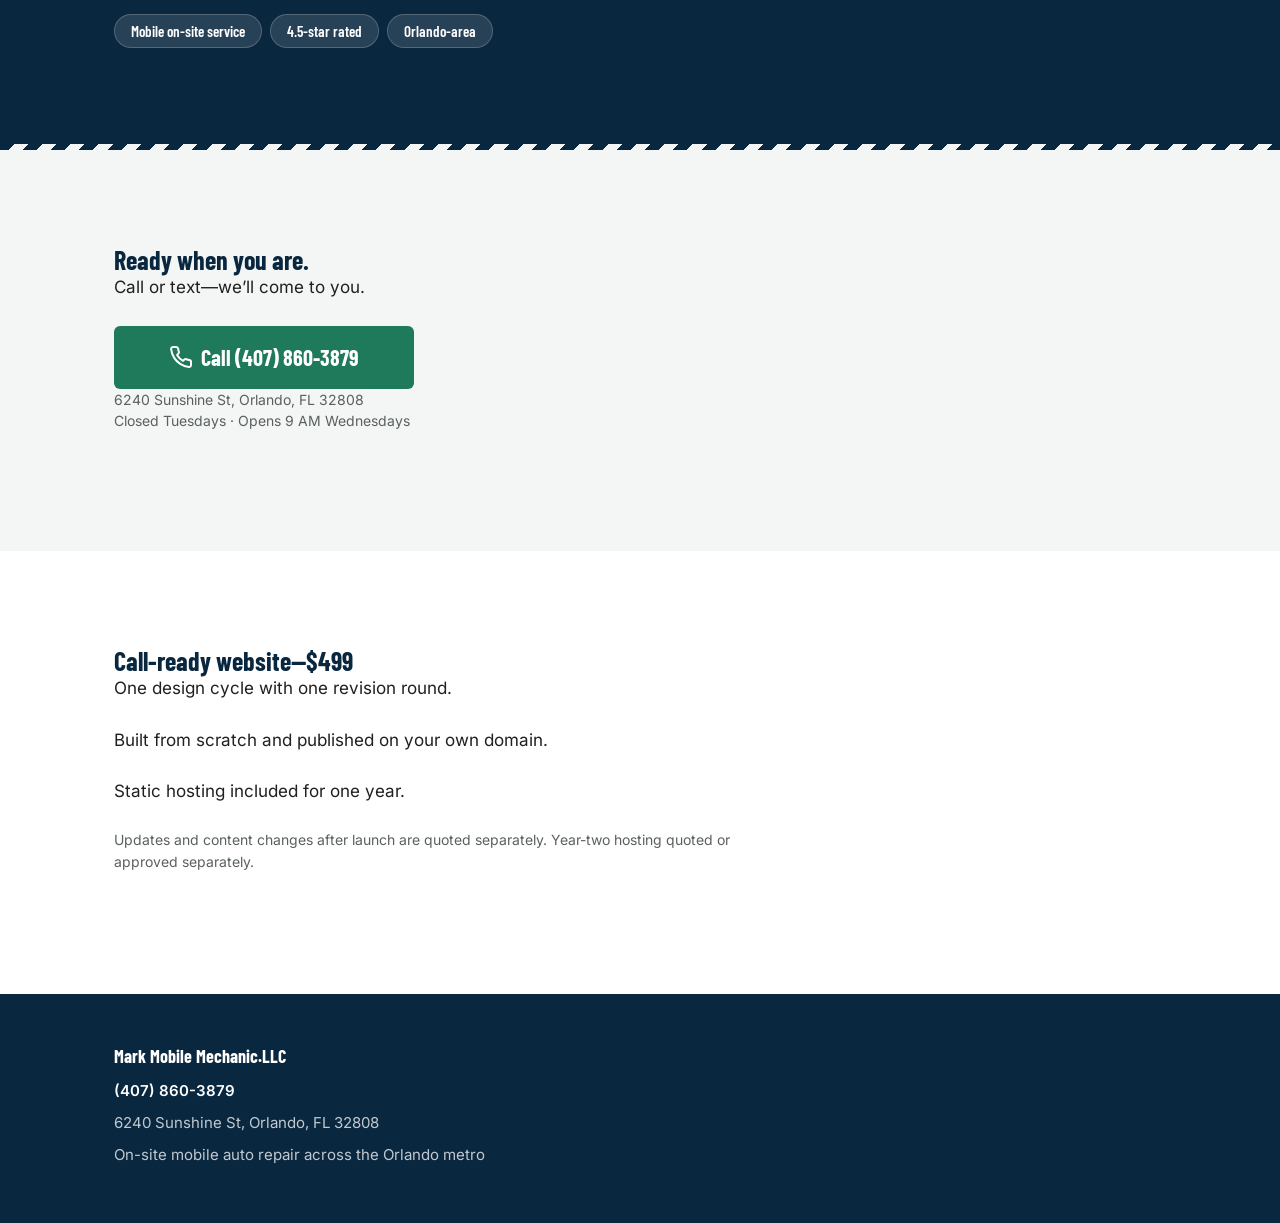
==== commit 65ea1e56: "round-3 contract fixes: navy+paper hazard dividers, clean json-ld, neutral wrench favicon" ====
--- a/.hermes/profiles/sales-sprint/workspace/mobile-mechanics-test/mark-mobile-mechanic/landing-page-preview/index.html
+++ b/.hermes/profiles/sales-sprint/workspace/mobile-mechanics-test/mark-mobile-mechanic/landing-page-preview/index.html
@@ -19,9 +19,7 @@
     "@context": "https://schema.org",
     "@type": "LocalBusiness",
     "name": "Mark Mobile Mechanic.LLC",
-    "image": "",
     "telephone": "(407) 860-3879",
-    "email": "",
     "address": {
       "@type": "PostalAddress",
       "streetAddress": "6240 Sunshine St",
@@ -31,7 +29,6 @@
       "addressCountry": "US"
     },
     "areaServed": ["Orlando", "Orlando metro area"],
-    "priceRange": "$$",
     "aggregateRating": {
       "@type": "AggregateRating",
       "ratingValue": "4.5",
--- a/.hermes/profiles/sales-sprint/workspace/mobile-mechanics-test/mark-mobile-mechanic/landing-page-preview/css/style.css
+++ b/.hermes/profiles/sales-sprint/workspace/mobile-mechanics-test/mark-mobile-mechanic/landing-page-preview/css/style.css
@@ -388,13 +388,13 @@
   border: 1px solid rgba(255,255,255,0.2);
 }
 
-/* Gold diagonal-stripe accent divider */
+/* Diagonal-stripe section divider (navy + paper hazard motif, no gold) */
 .section-divider {
   height: 6px;
   background: repeating-linear-gradient(
     135deg,
     var(--color-navy) 0 10px,
-    var(--color-gold) 10px 20px
+    var(--color-paper) 10px 20px
   );
 }
 
